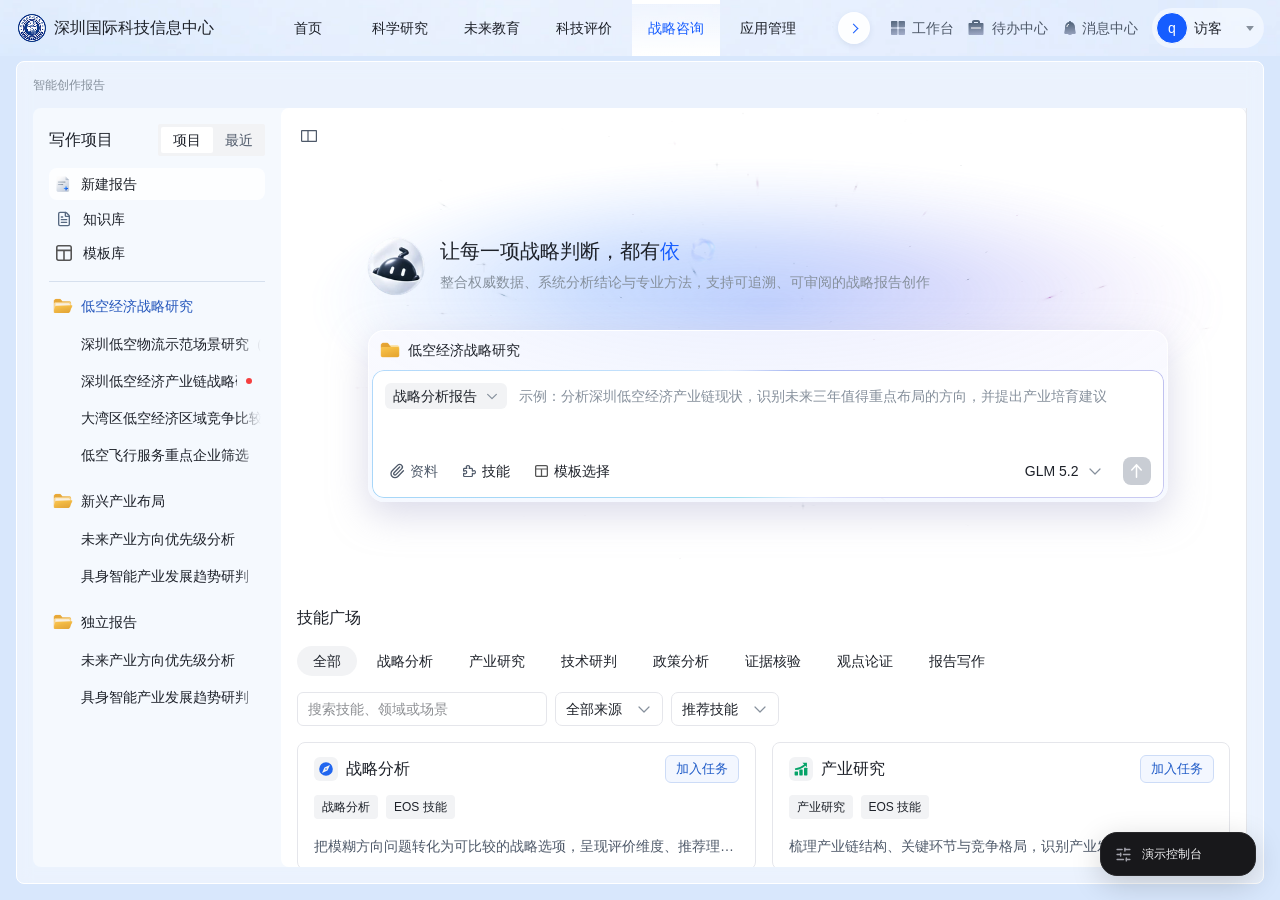
==== detail/index.html @ 86158184 "更新报告工作台的项目会话、报告详情及资料库导航" ====
<!doctype html>
<html lang="zh-CN">
<head>
  <meta charset="utf-8">
  <meta name="viewport" content="width=device-width,initial-scale=1">
  <title>报告详情 · 智能创作报告</title>
  <link rel="icon" href="../assets/portal-brand.png">
  <link rel="stylesheet" href="layout.css?v=e1bc559df677">
  <link rel="stylesheet" href="process-history.css?v=3f7984091a63">
  <link rel="stylesheet" href="report-actions.css?v=0c7db3e26fca">
  <script defer src="process-history.js?v=133e200e4cea"></script>
  <script defer src="report-actions.js?v=03defb911784"></script>
  <script defer src="workspace.js?v=03269fccf830"></script>
</head>
<body>
  <main class="workspace">
    <section class="report-surface" id="detail" hidden aria-label="报告写作工作区">
      <div class="tool-row">
        <button class="process-trigger" id="process-toggle" type="button" aria-haspopup="dialog" aria-expanded="false" aria-controls="process-drawer"><i data-icon="history-chat"></i>沟通记录</button>
        <div class="report-tools" id="report-tools" role="toolbar" aria-label="报告工具栏">
          <span class="tool-sep"></span>
          <button data-action="toc" aria-expanded="true" aria-controls="toc"><i data-icon="list"></i>目录</button>
          <button data-action="copy"><i data-icon="copy"></i>复制</button>
          <button data-action="download" aria-haspopup="true"><i data-icon="download"></i>下载</button>
          <span class="tool-sep"></span>
          <button data-action="new-version"><i data-icon="plus"></i>新建版本</button>
          <button data-action="versions"><i data-icon="history"></i>版本管理</button>
          <span class="tool-sep"></span>
          <button data-action="knowledge"><i data-icon="upload"></i>保存至知识库</button>
        </div>
      </div>
      <div class="reading-layout" id="reading-layout">
        <aside class="toc" id="toc" aria-label="报告目录">
          <div class="toc-heading"><strong>目录</strong><button class="icon-btn" id="close-toc" aria-label="收起目录"><i data-icon="panel-close"></i></button></div>
          <nav id="toc-items" aria-label="定位到章节"></nav>
        </aside>
        <div class="reader" id="reader">
          <div class="paper">
            <article class="report-text" id="editor" contenteditable="true" role="textbox" aria-label="报告正文" aria-multiline="true" spellcheck="false"></article>
            <section class="references" id="references" hidden aria-label="数据来源与参考文献">
              <h2>数据来源与参考文献</h2>
              <h3 id="source-count"></h3>
              <ol id="sources"></ol>
            </section>
          </div>
        </div>
      </div>
    </section>
    <section id="unavailable" class="detail-unavailable" hidden><h1>暂时无法打开这份报告</h1><p id="unavailable-message">请返回工作台，从所属会话打开已生成的报告。</p><button type="button" id="return-home">返回工作台</button></section>
  </main>
  <dialog id="process-drawer" class="process-drawer" aria-labelledby="process-title">
    <div class="drawer-heading"><div class="drawer-title"><i data-icon="history-chat"></i><h2 id="process-title">沟通记录</h2></div><button type="button" class="icon-btn" id="close-process" title="收起沟通记录" aria-label="收起沟通记录" autofocus><i data-icon="close"></i></button></div>
    <div id="process-content" class="drawer-content"></div>
  </dialog>
</body>
</html>
---- detail/layout.css ----
:root{font-family:-apple-system,BlinkMacSystemFont,"Segoe UI","PingFang SC","Microsoft YaHei",sans-serif;color:#1d2129;font-size:14px;--blue:#345cf4;--line:#e7eaf0}
*{box-sizing:border-box}
html,body{height:100%;margin:0}
body{display:flex;flex-direction:column;background:white}
button{font:inherit;color:inherit;cursor:pointer}
button:focus-visible,[contenteditable]:focus-visible{outline:2px solid #5b83f5;outline-offset:2px}
button:disabled{cursor:default}
button i,i[data-icon]{display:inline-flex;align-items:center;justify-content:center;flex:none}
i[data-icon] svg{width:16px;height:16px;display:block}
[hidden]{display:none!important}
.workspace,.report-surface{display:flex;flex:1;flex-direction:column;min-width:0;min-height:0;overflow:hidden;background:white}
.tool-row{display:flex;align-items:center;gap:6px;min-height:54px;padding:8px 17px;border-bottom:1px solid var(--line);flex:none}
.tool-row button,.icon-btn{display:inline-flex;align-items:center;justify-content:center;border:0;background:transparent;border-radius:5px;color:#4e5969;gap:6px;font-size:13px;white-space:nowrap}
.tool-row button{height:31px;padding:0 9px}
.tool-row button:hover,.icon-btn:hover{background:#f1f4fa;color:var(--blue)}
.tool-row .process-trigger{border:1px solid #cdd9ff;background:#f0f4ff;color:#345ae5;font-weight:500;padding:0 12px;gap:7px;flex:none}
.tool-row .process-trigger:hover{border-color:#94aeff;background:#e6edff}
.report-tools{display:flex;align-items:center;flex-wrap:wrap;gap:2px}
.tool-sep{display:block;width:1px;height:16px;background:#dde2ea;margin:0 7px}
[data-action="toc"][aria-expanded="true"]{color:var(--blue);background:#edf2ff}
.icon-btn{height:30px;width:30px;padding:0;flex:none}
.reading-layout{min-height:0;flex:1;display:flex;position:relative}
.reader{flex:1;min-width:0;overflow:auto;scrollbar-gutter:stable;overscroll-behavior:contain}
.paper{max-width:1240px;margin:0 auto;padding:30px clamp(26px,3.6vw,54px) 66px}
.report-text{font-size:15px;line-height:1.75;overflow-wrap:anywhere;color:#404c5d;display:flow-root;caret-color:#345cf4;min-height:60px}
.report-text:focus-visible{outline:0}
.report-text h1,.report-text h2,.report-text h3,.references h2,.references h3{color:#1d2532;text-align:left}
.report-text h1{font-size:25px;font-weight:600;line-height:1.45;margin:0 0 17px;padding-bottom:12px;border-bottom:1px solid #e5e8ee;letter-spacing:.2px}
.report-text h2,.references h2{font-size:18px;font-weight:600;line-height:1.5;margin:26px 0 12px;padding-bottom:7px;border-bottom:1px solid #e6e9ee}
.report-text h3,.references h3{font-size:16px;font-weight:600;margin:18px 0 9px}
.report-text p{margin:0 0 12px}
.report-text blockquote{margin:0 0 20px;padding:0 13px;border-left:3px solid #d1d9e6;color:#667181;font-size:13px;line-height:1.75}
.report-text blockquote p{margin:0}
.report-text ol,.references ol{padding-left:24px;margin:6px 0 12px}
.report-text li,.references li{padding-left:3px;margin:5px 0}
.report-text li::marker{color:#4c5766;font-variant-numeric:tabular-nums}
.report-text [data-source]{display:inline-flex;align-items:center;justify-content:center;height:16px;min-width:16px;vertical-align:super;line-height:1;font-size:10px;background:#edf2ff;color:#345be9;border:1px solid #d4dfff;border-radius:3px;padding:1px 3px;margin:0 2px;cursor:pointer}
.report-text table{border-collapse:collapse;width:100%;font-size:14px}
.report-text td,.report-text th{padding:8px 12px;border:1px solid #dee3ea;text-align:left}
.report-text th{background:#f6f8fb}.report-text figure{margin:14px 0}.report-text img{max-width:100%;height:auto;border:1px solid #e7eaf0;border-radius:4px}
.references{color:#566275;font-size:14px;line-height:1.7}.references h3{font-size:14px}.references button{border:0;background:transparent;text-align:left;padding:0;color:inherit}.references button:hover{color:var(--blue);text-decoration:underline}
.toc{display:flex;flex-direction:column;width:234px;min-width:0;flex:none;background:#f7f8fa;border-right:1px solid var(--line)}
.toc-heading,.drawer-heading,.drawer-title{display:flex;align-items:center}
.toc-heading{justify-content:space-between;padding:14px 12px 7px 20px;font-size:14px}
#toc-items{overflow:auto;padding:0 10px 22px}
#toc-items button{display:block;width:100%;padding:6px 7px;border:0;border-radius:4px;background:transparent;text-align:left;text-overflow:ellipsis;white-space:nowrap;overflow:hidden;color:#536073;font-size:13px;line-height:19px}
#toc-items button[data-level="2"]{padding-left:17px}#toc-items button[data-level="3"]{padding-left:28px}
#toc-items button:hover,#toc-items button[aria-current="location"]{background:#eaf0ff;color:#315add}
.process-drawer{position:fixed;inset:0 auto 0 0;margin:0;width:min(450px,calc(100% - 20px));max-width:100%;height:100dvh;max-height:none;padding:0;background:white;border:0;border-right:1px solid #dfe5f1;box-shadow:8px 0 32px #14295129;color:#1d2129}
.process-drawer[open]{display:flex;flex-direction:column;animation:slide-in .16s ease-out}
.process-drawer::backdrop{background:rgba(24,35,53,.18)}
.drawer-heading{flex:none;height:61px;justify-content:space-between;padding:0 21px;border-bottom:1px solid var(--line)}
.drawer-title{gap:9px}.drawer-title>i{color:var(--blue)}.drawer-title h2{font-weight:600;font-size:17px;margin:0}
.drawer-content{flex:1;min-height:0;overflow:auto;overscroll-behavior:contain;padding:16px 18px 22px}
@keyframes slide-in{from{transform:translateX(-30px);opacity:.65}to{transform:translateX(0);opacity:1}}
@media(max-width:980px){.tool-row{padding:7px 12px}.report-tools{gap:0}.tool-row button{padding:0 6px}.tool-sep{margin:0 3px}.paper{padding:25px clamp(20px,5vw,50px) 52px}.toc{width:200px}}
@media(max-width:760px){.tool-row{align-items:flex-start;flex-wrap:wrap;gap:4px}.report-tools{display:contents}.tool-sep{align-self:center}.paper{padding:22px 17px 44px}.report-text{font-size:14px}.report-text h1{font-size:21px}.toc{position:absolute;inset:0 auto 0 0;width:min(235px,80%);z-index:2;box-shadow:3px 0 18px #253b5922}}
@media(max-width:470px){.tool-sep{display:none}.tool-row{padding:6px}.tool-row button{font-size:12px}.tool-row .process-trigger{padding:0 8px}.tool-row button i svg{width:14px;height:14px}}
@media(prefers-reduced-motion:reduce){.process-drawer[open]{animation:none}}
.report-date{white-space:nowrap}
.detail-unavailable{flex:1;background:#fff;border-radius:9px;display:grid;align-content:center;justify-items:center;color:#596579;padding:20px;text-align:center}.detail-unavailable h1{font-size:21px;color:#273650;margin:0}.detail-unavailable button{border-radius:5px;background:#edf3ff;color:#335cd2;border:1px solid #cfdbfc;padding:6px 13px}

.ph-file-open{min-width:0;overflow-wrap:anywhere}
---- detail/process-history.css ----
.ph-history{font-size:14px;line-height:1.65;display:grid;gap:16px;color:#293347}
.ph-thread{display:grid;gap:17px}.ph-message{display:flex;align-items:flex-start;gap:8px}.ph-avatar,.ph-user-icon{width:24px;height:24px;flex:0 0 24px}.ph-user{flex-direction:row-reverse}.ph-user-icon{display:grid;place-items:center;background:#eef3ff;color:#3c63de;border-radius:50%;font-size:11px}
.ph-message-body{max-width:calc(100% - 33px);min-width:0;overflow-wrap:anywhere}.ph-user .ph-message-body{background:#eef3fb;padding:8px 12px;border-radius:8px 2px 8px 8px}.ph-message-title{display:block;font-size:13px;margin:0 0 4px}.ph-message-body p,.ph-plan p{white-space:pre-line;margin:0}.ph-message-body ul,.ph-chapters ul{padding-left:1.25em;margin:4px 0}.ph-muted{color:#6b788b}
.ph-section{border:1px solid #e1e7ef;border-radius:6px;overflow:hidden;background:white}.ph-section>summary{background:#f5f7fa;display:flex;align-items:center;justify-content:space-between;padding:9px 12px;cursor:pointer;list-style:none}.ph-section>summary::-webkit-details-marker{display:none}.ph-arrow{color:#67778a}.ph-section[open]>summary .ph-arrow{transform:rotate(180deg)}.ph-chapters,.ph-plan{padding:0 12px 0 34px;margin:12px 0}.ph-chapters>li,.ph-plan>li{padding:3px 0 6px}.ph-plan p,.ph-chapters ul{color:#566378;font-size:13px}
.ph-file{display:flex;align-items:center;gap:8px;border:1px solid #cee0fb;border-radius:7px;background:#f6f9ff;padding:10px 12px}.ph-file-open{display:grid;gap:3px;text-align:left;flex:1;min-width:0;border:0;background:transparent;color:inherit;padding:0}.ph-file-open small,.ph-file-open time{color:#738198;font-size:11px}.ph-file-open:hover strong{color:#345bd5}.ph-file-menu{position:relative;overflow:visible}.ph-file-menu summary{padding:4px 7px;gap:4px;background:white;font-size:12px}.ph-file-options{position:absolute;right:0;bottom:calc(100% + 4px);background:white;min-width:145px;border:1px solid #dae3ed;border-radius:5px;box-shadow:0 3px 12px #293d501a;padding:4px}.ph-file-options button{display:block;width:100%;border:0;background:white;text-align:left;padding:5px;font-size:12px}.ph-file-options button:hover{background:#f2f6ff}
---- detail/report-actions.css ----
.ra-dialog,.ra-menu,.ra-toast,.ra-selection{font:14px/1.55 -apple-system,BlinkMacSystemFont,"PingFang SC","Microsoft YaHei",sans-serif;color:#172033;box-sizing:border-box}
.ra-dialog{position:fixed;inset:0;margin:auto;padding:0;border:1px solid #e0e6f0;border-radius:12px;width:min(490px,calc(100vw - 32px));height:max-content;max-height:83dvh;background:#fff;box-shadow:0 24px 80px #14234238;overflow:hidden}
.ra-dialog[open]{display:flex;flex-direction:column}.ra-dialog::backdrop{background:#1523394d}.ra-wide{width:min(760px,calc(100vw - 40px))}
.ra-head{display:flex;align-items:center;justify-content:space-between;gap:12px;padding:18px 23px;border-bottom:1px solid #e8ecf3;flex:none}
.ra-head h2{margin:0;font-weight:600;font-size:18px;line-height:1.45}.ra-close,.ra-button,.ra-primary,.ra-link,.ra-source-link,.ra-menu-item,.ra-selection-btn{font:inherit;cursor:pointer}
.ra-close{border:none;color:#607088;background:transparent;font-size:23px;font-weight:300;width:30px;height:30px;line-height:26px;border-radius:5px}.ra-close:hover,.ra-button:hover{background:#f1f5fd}
.ra-body{padding:19px 23px;overflow:auto;min-height:0}.ra-foot{display:flex;justify-content:flex-end;gap:8px;padding:13px 23px 16px;align-items:center;border-top:1px solid #ebeff5}.ra-foot:empty{display:none}
.ra-button,.ra-primary{padding:6px 16px;border:1px solid #d7deea;border-radius:6px;color:#3f4b60;background:white}.ra-primary{background:#315ee7;color:white;border-color:#315ee7}.ra-primary:hover{background:#244ecb}
.ra-dialog p{line-height:1.7;margin:0 0 14px}.ra-dialog .ra-hint{color:#66738b;font-size:13px}.ra-section-label,.ra-source-title{margin:15px 0 8px;font-size:14px;font-weight:600;color:#202938}
.ra-version-row{display:flex;align-items:center;justify-content:space-between;gap:12px;padding:13px 0;border-bottom:1px solid #edf0f5}.ra-version-row:last-child{border:0}.ra-version-row small{display:block;color:#788497;font-size:12px;margin-top:4px}
.ra-ver-title,.ra-row-actions{display:flex;align-items:center;gap:9px}.ra-row-actions{flex:none}.ra-current,.ra-past,.ra-tag{display:inline-block;border-radius:4px;padding:1px 7px;font-size:11px;line-height:18px}.ra-current,.ra-tag{background:#ebf1ff;color:#4263cc}.ra-past{background:#f0f1f3;color:#778296}
.ra-link,.ra-source-link{background:none;border:0;color:#345fdc;padding:4px 0}.ra-link:hover,.ra-source-link:hover{text-decoration:underline}.ra-source-link{text-align:left}
.ra-label{display:block;margin:12px 0 6px;font-weight:600}.ra-field{display:block;box-sizing:border-box;width:100%;padding:8px 10px;border:1px solid #cbd5e3;border-radius:6px;background:white;color:#222e41;font:inherit;margin-bottom:12px}
textarea.ra-field{min-height:75px;resize:vertical}.ra-field.ra-result{min-height:115px}.ra-source-title{font-size:16px}.ra-quote,.ra-calc{margin:0;background:#f5f7fb;padding:12px 14px;line-height:1.7;border-radius:5px;white-space:pre-line}.ra-table{border-collapse:collapse;width:100%;font-size:13px;margin:14px 0}.ra-table :is(th,td){border:1px solid #dce4ed;padding:8px;text-align:left}.ra-table th{background:#f4f7fc}
.ra-toast{position:fixed;top:23px;left:50%;transform:translateX(-50%);z-index:10000;padding:8px 16px;border-radius:7px;background:#25354b;color:white;box-shadow:0 3px 14px #172e4825;pointer-events:none}.ra-menu,.ra-selection{position:fixed;z-index:400;border:1px solid #dfe5ec;border-radius:7px;background:white;padding:4px;box-shadow:0 6px 24px #28374b25}
.ra-menu{min-width:164px}.ra-menu-item,.ra-selection-btn{display:block;text-align:left;width:100%;border:0;background:white;border-radius:4px;padding:7px 11px;color:#293546}.ra-menu-item:hover,.ra-menu-item:focus-visible,.ra-selection-btn:hover{background:#edf3ff;color:#315cd8}
.ra-selection{display:flex;gap:2px}.ra-selection-btn{width:auto;white-space:nowrap;padding:4px 6px;font-size:12px}.ra-rewrite-btn{color:#325dd9}.ra-clipboard{position:fixed;top:0;left:-10000px}
.ra-preview{color:#253042;line-height:1.85;font:15px/1.85 -apple-system,BlinkMacSystemFont,"PingFang SC","Microsoft YaHei",sans-serif;overflow-wrap:anywhere}.ra-preview :is(h1,h2,h3){color:#192536;margin:18px 0 7px;font-weight:650;line-height:1.45}.ra-preview h1{font-size:24px}.ra-preview h2{font-size:20px}.ra-preview h3{font-size:17px}.ra-preview p{margin:9px 0;line-height:1.85}.ra-preview ol,.ra-preview ul{padding-left:24px}.ra-preview img,.ra-preview svg,.ra-preview canvas{max-width:100%;height:auto}.ra-preview table{border-collapse:collapse;margin:12px 0;width:100%}.ra-preview :is(td,th){border:1px solid #ccd6e3;padding:6px 10px;text-align:left}
.ra-preview [data-source]{font:600 10px/15px sans-serif;color:#345cde;vertical-align:super;border:0}.ra-export{position:absolute;top:0;left:-10000px;box-sizing:border-box;width:794px;max-width:none;height:auto;padding:0 52px;margin:0;background:white;overflow:visible;pointer-events:none}.ra-export>:first-child{margin-top:0}.ra-export figure{margin:12px 0}.ra-export .ra-references{margin-top:18px}
.ra-kb-dialog{width:min(570px,calc(100vw - 32px))}.ra-kb-dialog .ra-body{padding-top:8px}
.ra-required::before{content:"*";color:#db3c49;font-size:14px;margin-right:4px}
.ra-kb-name{position:relative;margin-bottom:16px}.ra-kb-name input{padding-right:66px;margin:0}
.ra-kb-counter{position:absolute;right:11px;top:50%;transform:translateY(-50%);font-weight:400;font-size:12px;color:#75829b;pointer-events:none;font-variant-numeric:tabular-nums}
.ra-kb-group{border:0;padding:0;min-width:0;margin:0 0 12px}.ra-kb-group legend{padding:0}
.ra-kb-tools{display:flex;gap:8px;align-items:center;margin:2px 0 9px}.ra-kb-tools input{margin:0;flex:1;min-width:0}.ra-kb-tools .ra-button{white-space:nowrap}
.ra-kb-options{max-height:240px;overflow:auto;border:1px solid #dfe5ec;border-radius:6px}
.ra-kb-option{display:flex;align-items:center;gap:10px;margin:0;padding:10px 13px;cursor:pointer;line-height:1.5;border-bottom:1px solid #ecf0f5}.ra-kb-option:last-child{border:0}.ra-kb-option:has(input:checked){background:#edf3ff}.ra-kb-option:hover{background:#f5f8ff}
.ra-kb-option input{margin:0;accent-color:#345ee8;flex:0 0 auto}.ra-kb-info strong,.ra-kb-info small,.ra-kb-note{display:block}.ra-kb-info small,.ra-kb-note,.ra-kb-empty{color:#718097;font-size:12px}.ra-kb-empty{padding:15px;text-align:center}
.ra-dialog .ra-kb-copy-hint{font-size:12px;margin-bottom:4px}.ra-dialog .ra-kb-error{color:#c83c45;font-size:12px}.ra-kb-error:empty{display:none}
.ra-primary:disabled,.ra-primary:disabled:hover{color:#a3adbd;background:#f1f3f6;border-color:#dfe4eb;cursor:not-allowed}

.ra-head h2,.ra-version-row>div:first-child{min-width:0;overflow-wrap:anywhere}.ra-head .ra-close{flex:none}.ra-kb-info,.ra-file-info{min-width:0;overflow-wrap:anywhere}.ra-ver-title{flex-wrap:wrap}
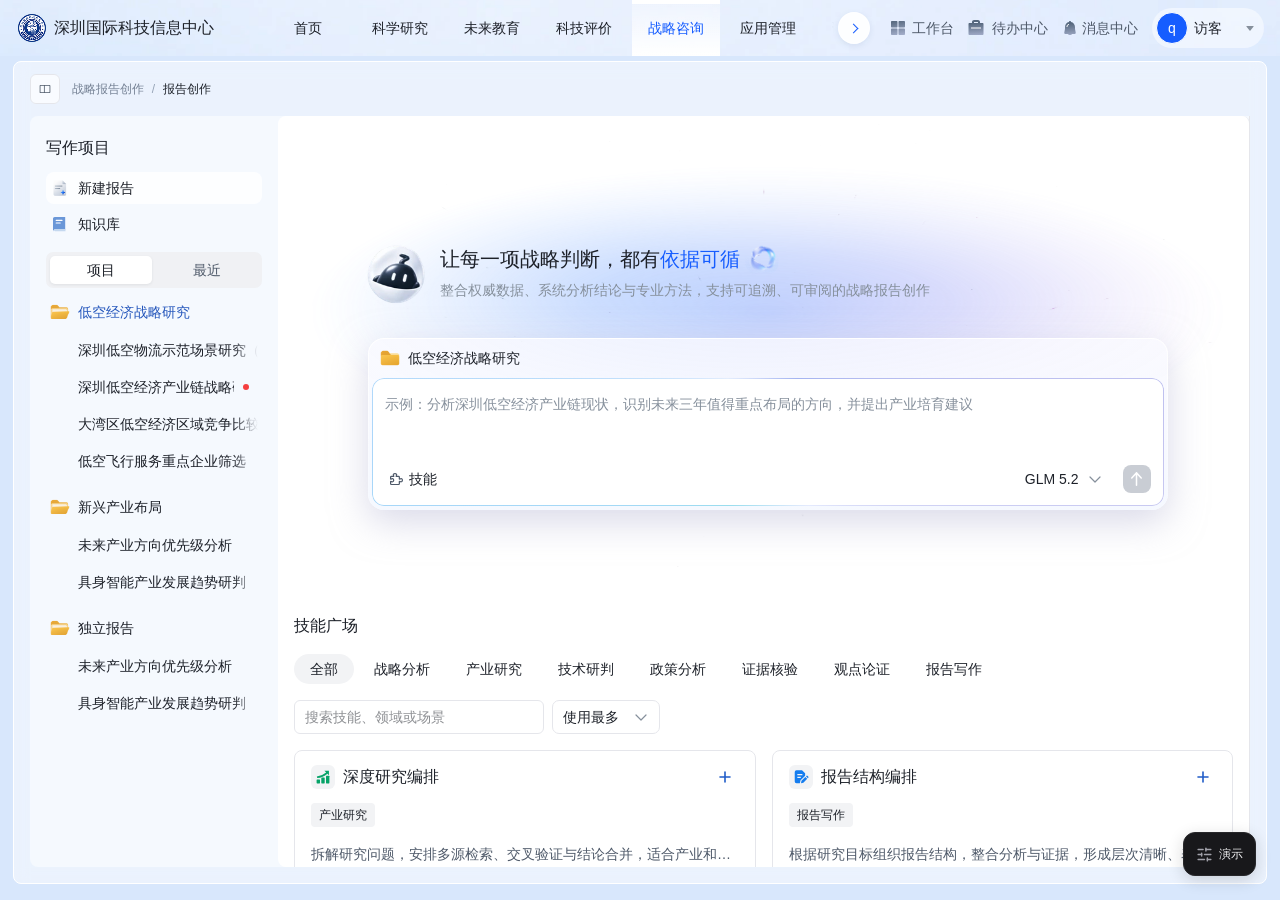
==== commit f379f823: "按迁移需求调整报告大纲编辑、生成过程和成稿查看" ====
--- a/detail/index.html
+++ b/detail/index.html
@@ -5,52 +5,52 @@
   <meta name="viewport" content="width=device-width,initial-scale=1">
   <title>报告详情 · 智能创作报告</title>
   <link rel="icon" href="../assets/portal-brand.png">
-  <link rel="stylesheet" href="layout.css?v=e1bc559df677">
-  <link rel="stylesheet" href="process-history.css?v=3f7984091a63">
+  <link rel="stylesheet" href="layout.css?v=c0209d6eae04">
+  <link rel="stylesheet" href="process-history.css?v=2bb856c113a8">
   <link rel="stylesheet" href="report-actions.css?v=0c7db3e26fca">
-  <script defer src="process-history.js?v=133e200e4cea"></script>
-  <script defer src="report-actions.js?v=03defb911784"></script>
-  <script defer src="workspace.js?v=03269fccf830"></script>
+  <script defer src="process-history.js?v=ded196bb8272"></script>
+  <script defer src="report-actions.js?v=6070d82f7b6f"></script>
+  <script defer src="workspace.js?v=7dca7a0057bd"></script>
 </head>
 <body>
   <main class="workspace">
     <section class="report-surface" id="detail" hidden aria-label="报告写作工作区">
-      <div class="tool-row">
-        <button class="process-trigger" id="process-toggle" type="button" aria-haspopup="dialog" aria-expanded="false" aria-controls="process-drawer"><i data-icon="history-chat"></i>沟通记录</button>
-        <div class="report-tools" id="report-tools" role="toolbar" aria-label="报告工具栏">
-          <span class="tool-sep"></span>
-          <button data-action="toc" aria-expanded="true" aria-controls="toc"><i data-icon="list"></i>目录</button>
-          <button data-action="copy"><i data-icon="copy"></i>复制</button>
-          <button data-action="download" aria-haspopup="true"><i data-icon="download"></i>下载</button>
-          <span class="tool-sep"></span>
-          <button data-action="new-version"><i data-icon="plus"></i>新建版本</button>
-          <button data-action="versions"><i data-icon="history"></i>版本管理</button>
-          <span class="tool-sep"></span>
-          <button data-action="knowledge"><i data-icon="upload"></i>保存至知识库</button>
+      <section class="conversation" aria-label="沟通记录">
+        <div id="process-content" class="conversation-content"></div>
+      </section>
+      <section class="document-pane" id="document-pane" aria-label="报告阅读区">
+        <div class="tool-row">
+          <div class="report-tools" id="report-tools" role="toolbar" aria-label="报告工具栏">
+            <button data-action="toc" aria-expanded="true" aria-controls="toc"><i data-icon="list"></i>目录</button>
+            <button data-action="copy"><i data-icon="copy"></i>复制</button>
+            <button data-action="download" aria-haspopup="true"><i data-icon="download"></i>下载</button>
+            <span class="tool-sep"></span>
+            <button data-action="new-version"><i data-icon="plus"></i>新建版本</button>
+            <button data-action="versions"><i data-icon="history"></i>版本管理</button>
+            <span class="tool-sep"></span>
+            <button data-action="knowledge"><i data-icon="upload"></i>保存至知识库</button>
+          </div>
+          <button class="icon-btn" id="close-report" type="button" aria-label="关闭报告" title="关闭报告"><i data-icon="close"></i></button>
         </div>
-      </div>
-      <div class="reading-layout" id="reading-layout">
-        <aside class="toc" id="toc" aria-label="报告目录">
-          <div class="toc-heading"><strong>目录</strong><button class="icon-btn" id="close-toc" aria-label="收起目录"><i data-icon="panel-close"></i></button></div>
-          <nav id="toc-items" aria-label="定位到章节"></nav>
-        </aside>
-        <div class="reader" id="reader">
-          <div class="paper">
-            <article class="report-text" id="editor" contenteditable="true" role="textbox" aria-label="报告正文" aria-multiline="true" spellcheck="false"></article>
-            <section class="references" id="references" hidden aria-label="数据来源与参考文献">
-              <h2>数据来源与参考文献</h2>
-              <h3 id="source-count"></h3>
-              <ol id="sources"></ol>
-            </section>
+        <div class="reading-layout" id="reading-layout">
+          <aside class="toc" id="toc" aria-label="报告目录">
+            <div class="toc-heading"><strong>目录</strong><button class="icon-btn" id="close-toc" aria-label="收起目录"><i data-icon="panel-close"></i></button></div>
+            <nav id="toc-items" aria-label="定位到章节"></nav>
+          </aside>
+          <div class="reader" id="reader">
+            <div class="paper">
+              <article class="report-text" id="editor" contenteditable="true" role="textbox" aria-label="报告正文" aria-multiline="true" spellcheck="false"></article>
+              <section class="references" id="references" hidden aria-label="数据来源与参考文献">
+                <h2>数据来源与参考文献</h2>
+                <h3 id="source-count"></h3>
+                <ol id="sources"></ol>
+              </section>
+            </div>
           </div>
         </div>
-      </div>
+      </section>
     </section>
     <section id="unavailable" class="detail-unavailable" hidden><h1>暂时无法打开这份报告</h1><p id="unavailable-message">请返回工作台，从所属会话打开已生成的报告。</p><button type="button" id="return-home">返回工作台</button></section>
   </main>
-  <dialog id="process-drawer" class="process-drawer" aria-labelledby="process-title">
-    <div class="drawer-heading"><div class="drawer-title"><i data-icon="history-chat"></i><h2 id="process-title">沟通记录</h2></div><button type="button" class="icon-btn" id="close-process" title="收起沟通记录" aria-label="收起沟通记录" autofocus><i data-icon="close"></i></button></div>
-    <div id="process-content" class="drawer-content"></div>
-  </dialog>
 </body>
 </html>
--- a/detail/layout.css
+++ b/detail/layout.css
@@ -8,24 +8,36 @@
 button i,i[data-icon]{display:inline-flex;align-items:center;justify-content:center;flex:none}
 i[data-icon] svg{width:16px;height:16px;display:block}
 [hidden]{display:none!important}
-.workspace,.report-surface{display:flex;flex:1;flex-direction:column;min-width:0;min-height:0;overflow:hidden;background:white}
-.tool-row{display:flex;align-items:center;gap:6px;min-height:54px;padding:8px 17px;border-bottom:1px solid var(--line);flex:none}
-.tool-row button,.icon-btn{display:inline-flex;align-items:center;justify-content:center;border:0;background:transparent;border-radius:5px;color:#4e5969;gap:6px;font-size:13px;white-space:nowrap}
-.tool-row button{height:31px;padding:0 9px}
-.tool-row button:hover,.icon-btn:hover{background:#f1f4fa;color:var(--blue)}
-.tool-row .process-trigger{border:1px solid #cdd9ff;background:#f0f4ff;color:#345ae5;font-weight:500;padding:0 12px;gap:7px;flex:none}
-.tool-row .process-trigger:hover{border-color:#94aeff;background:#e6edff}
+.workspace,.document-pane{display:flex;flex:1;flex-direction:column;min-width:0;min-height:0;overflow:hidden;background:white}
+
+.report-surface {
+  display: grid;
+  grid-template-columns: minmax(285px, 39%) minmax(0, 1fr);
+  flex: 1;
+  min-height: 0;
+  overflow: hidden;
+}
+.report-surface.conversation-only { grid-template-columns: minmax(0, 1fr); }
+.conversation { overflow: auto; min-height: 0; overscroll-behavior: contain; }
+.conversation-content { max-width: 800px; margin: auto; padding: 25px clamp(18px, 2.4vw, 40px) 40px; }
+.document-pane { border-left: 1px solid var(--line); }
+.tool-row { display: flex; align-items: center; justify-content: space-between; gap: 6px; min-height: 47px; padding: 6px 14px; border-bottom: 1px solid var(--line); flex: none; }
+.tool-row button,.icon-btn { display: inline-flex; align-items: center; justify-content: center; border: 0; background: transparent; border-radius: 5px; color: #4e5969; gap: 5px; font-size: 12px; white-space: nowrap; }
+.tool-row button { height: 29px; padding: 0 6px; }
+.tool-row button:hover,.icon-btn:hover { background: #f1f4fa; color: var(--blue); }
+.tool-row button svg { width: 14px; height: 14px; }
+#close-report { flex: none; }
 .report-tools{display:flex;align-items:center;flex-wrap:wrap;gap:2px}
-.tool-sep{display:block;width:1px;height:16px;background:#dde2ea;margin:0 7px}
+.tool-sep{display:block;width:1px;height:16px;background:#dde2ea;margin:0 2px}
 [data-action="toc"][aria-expanded="true"]{color:var(--blue);background:#edf2ff}
 .icon-btn{height:30px;width:30px;padding:0;flex:none}
 .reading-layout{min-height:0;flex:1;display:flex;position:relative}
 .reader{flex:1;min-width:0;overflow:auto;scrollbar-gutter:stable;overscroll-behavior:contain}
-.paper{max-width:1240px;margin:0 auto;padding:30px clamp(26px,3.6vw,54px) 66px}
+.paper{max-width:1240px;margin:0 auto;padding:24px clamp(17px,1.8vw,36px) 60px}
 .report-text{font-size:15px;line-height:1.75;overflow-wrap:anywhere;color:#404c5d;display:flow-root;caret-color:#345cf4;min-height:60px}
 .report-text:focus-visible{outline:0}
 .report-text h1,.report-text h2,.report-text h3,.references h2,.references h3{color:#1d2532;text-align:left}
-.report-text h1{font-size:25px;font-weight:600;line-height:1.45;margin:0 0 17px;padding-bottom:12px;border-bottom:1px solid #e5e8ee;letter-spacing:.2px}
+.report-text h1{font-size:clamp(20px,1.65vw,26px);font-weight:600;line-height:1.45;margin:0 0 17px;padding-bottom:12px;border-bottom:1px solid #e5e8ee;letter-spacing:.2px}
 .report-text h2,.references h2{font-size:18px;font-weight:600;line-height:1.5;margin:26px 0 12px;padding-bottom:7px;border-bottom:1px solid #e6e9ee}
 .report-text h3,.references h3{font-size:16px;font-weight:600;margin:18px 0 9px}
 .report-text p{margin:0 0 12px}
@@ -39,24 +51,27 @@
 .report-text td,.report-text th{padding:8px 12px;border:1px solid #dee3ea;text-align:left}
 .report-text th{background:#f6f8fb}.report-text figure{margin:14px 0}.report-text img{max-width:100%;height:auto;border:1px solid #e7eaf0;border-radius:4px}
 .references{color:#566275;font-size:14px;line-height:1.7}.references h3{font-size:14px}.references button{border:0;background:transparent;text-align:left;padding:0;color:inherit}.references button:hover{color:var(--blue);text-decoration:underline}
-.toc{display:flex;flex-direction:column;width:234px;min-width:0;flex:none;background:#f7f8fa;border-right:1px solid var(--line)}
-.toc-heading,.drawer-heading,.drawer-title{display:flex;align-items:center}
+.toc{display:flex;flex-direction:column;width:clamp(140px,12vw,205px);min-width:0;flex:none;background:#f7f8fa;border-right:1px solid var(--line)}
+.toc-heading{display:flex;align-items:center}
 .toc-heading{justify-content:space-between;padding:14px 12px 7px 20px;font-size:14px}
 #toc-items{overflow:auto;padding:0 10px 22px}
 #toc-items button{display:block;width:100%;padding:6px 7px;border:0;border-radius:4px;background:transparent;text-align:left;text-overflow:ellipsis;white-space:nowrap;overflow:hidden;color:#536073;font-size:13px;line-height:19px}
 #toc-items button[data-level="2"]{padding-left:17px}#toc-items button[data-level="3"]{padding-left:28px}
 #toc-items button:hover,#toc-items button[aria-current="location"]{background:#eaf0ff;color:#315add}
-.process-drawer{position:fixed;inset:0 auto 0 0;margin:0;width:min(450px,calc(100% - 20px));max-width:100%;height:100dvh;max-height:none;padding:0;background:white;border:0;border-right:1px solid #dfe5f1;box-shadow:8px 0 32px #14295129;color:#1d2129}
-.process-drawer[open]{display:flex;flex-direction:column;animation:slide-in .16s ease-out}
-.process-drawer::backdrop{background:rgba(24,35,53,.18)}
-.drawer-heading{flex:none;height:61px;justify-content:space-between;padding:0 21px;border-bottom:1px solid var(--line)}
-.drawer-title{gap:9px}.drawer-title>i{color:var(--blue)}.drawer-title h2{font-weight:600;font-size:17px;margin:0}
-.drawer-content{flex:1;min-height:0;overflow:auto;overscroll-behavior:contain;padding:16px 18px 22px}
-@keyframes slide-in{from{transform:translateX(-30px);opacity:.65}to{transform:translateX(0);opacity:1}}
-@media(max-width:980px){.tool-row{padding:7px 12px}.report-tools{gap:0}.tool-row button{padding:0 6px}.tool-sep{margin:0 3px}.paper{padding:25px clamp(20px,5vw,50px) 52px}.toc{width:200px}}
-@media(max-width:760px){.tool-row{align-items:flex-start;flex-wrap:wrap;gap:4px}.report-tools{display:contents}.tool-sep{align-self:center}.paper{padding:22px 17px 44px}.report-text{font-size:14px}.report-text h1{font-size:21px}.toc{position:absolute;inset:0 auto 0 0;width:min(235px,80%);z-index:2;box-shadow:3px 0 18px #253b5922}}
-@media(max-width:470px){.tool-sep{display:none}.tool-row{padding:6px}.tool-row button{font-size:12px}.tool-row .process-trigger{padding:0 8px}.tool-row button i svg{width:14px;height:14px}}
-@media(prefers-reduced-motion:reduce){.process-drawer[open]{animation:none}}
+
+@media (max-width: 800px) {
+  .report-surface { grid-template-columns: minmax(0, 1fr); }
+  .report-surface:not(.conversation-only) .conversation { display: none; }
+  .document-pane { border-left: 0; }
+}
+@media (max-width: 760px) {
+  .tool-row { padding: 6px; align-items: flex-start; }
+  .tool-sep { display: none; }
+  .paper { padding: 22px 17px 44px; }
+  .report-text { font-size: 14px; }
+  .report-text h1 { font-size: 21px; }
+  .toc { position: absolute; inset: 0 auto 0 0; width: min(235px,80%); z-index: 2; box-shadow: 3px 0 18px #253b5922; }
+}
 .report-date{white-space:nowrap}
 .detail-unavailable{flex:1;background:#fff;border-radius:9px;display:grid;align-content:center;justify-items:center;color:#596579;padding:20px;text-align:center}.detail-unavailable h1{font-size:21px;color:#273650;margin:0}.detail-unavailable button{border-radius:5px;background:#edf3ff;color:#335cd2;border:1px solid #cfdbfc;padding:6px 13px}
 
--- a/detail/process-history.css
+++ b/detail/process-history.css
@@ -1,5 +1,43 @@
-.ph-history{font-size:14px;line-height:1.65;display:grid;gap:16px;color:#293347}
-.ph-thread{display:grid;gap:17px}.ph-message{display:flex;align-items:flex-start;gap:8px}.ph-avatar,.ph-user-icon{width:24px;height:24px;flex:0 0 24px}.ph-user{flex-direction:row-reverse}.ph-user-icon{display:grid;place-items:center;background:#eef3ff;color:#3c63de;border-radius:50%;font-size:11px}
-.ph-message-body{max-width:calc(100% - 33px);min-width:0;overflow-wrap:anywhere}.ph-user .ph-message-body{background:#eef3fb;padding:8px 12px;border-radius:8px 2px 8px 8px}.ph-message-title{display:block;font-size:13px;margin:0 0 4px}.ph-message-body p,.ph-plan p{white-space:pre-line;margin:0}.ph-message-body ul,.ph-chapters ul{padding-left:1.25em;margin:4px 0}.ph-muted{color:#6b788b}
-.ph-section{border:1px solid #e1e7ef;border-radius:6px;overflow:hidden;background:white}.ph-section>summary{background:#f5f7fa;display:flex;align-items:center;justify-content:space-between;padding:9px 12px;cursor:pointer;list-style:none}.ph-section>summary::-webkit-details-marker{display:none}.ph-arrow{color:#67778a}.ph-section[open]>summary .ph-arrow{transform:rotate(180deg)}.ph-chapters,.ph-plan{padding:0 12px 0 34px;margin:12px 0}.ph-chapters>li,.ph-plan>li{padding:3px 0 6px}.ph-plan p,.ph-chapters ul{color:#566378;font-size:13px}
-.ph-file{display:flex;align-items:center;gap:8px;border:1px solid #cee0fb;border-radius:7px;background:#f6f9ff;padding:10px 12px}.ph-file-open{display:grid;gap:3px;text-align:left;flex:1;min-width:0;border:0;background:transparent;color:inherit;padding:0}.ph-file-open small,.ph-file-open time{color:#738198;font-size:11px}.ph-file-open:hover strong{color:#345bd5}.ph-file-menu{position:relative;overflow:visible}.ph-file-menu summary{padding:4px 7px;gap:4px;background:white;font-size:12px}.ph-file-options{position:absolute;right:0;bottom:calc(100% + 4px);background:white;min-width:145px;border:1px solid #dae3ed;border-radius:5px;box-shadow:0 3px 12px #293d501a;padding:4px}.ph-file-options button{display:block;width:100%;border:0;background:white;text-align:left;padding:5px;font-size:12px}.ph-file-options button:hover{background:#f2f6ff}
+.ph-history { display: grid; gap: 17px; color: #283446; font-size: 13px; line-height: 1.65; }
+.ph-history p { margin: 0; white-space: pre-line; overflow-wrap: anywhere; }
+.ph-user-request { display: flex; justify-content: flex-end; align-items: flex-start; gap: 8px; }
+.ph-user-request p { max-width: calc(100% - 38px); background: #f3f5f8; border-radius: 8px 2px 8px 8px; padding: 8px 13px; }
+.ph-user-icon,.ph-avatar { flex: 0 0 23px; width: 23px; height: 23px; border-radius: 50%; }
+.ph-user-icon { background: #eef3ff; color: #345be0; font-size: 11px; display: grid; place-items: center; }
+.ph-message { display: flex; align-items: flex-start; gap: 8px; }
+.ph-message p { padding-top: 1px; }
+.ph-section { border: 1px solid #e5e9f0; border-radius: 6px; background: white; overflow: hidden; }
+.ph-section > summary { display: grid; align-items: center; grid-template-columns: minmax(0,1fr) auto auto; column-gap: 10px; padding: 10px 13px; cursor: pointer; background: #f4f6f9; list-style: none; }
+.ph-section > summary:focus-visible { outline: 2px solid #4872e5; outline-offset: -2px; }
+.ph-section > summary::-webkit-details-marker { display: none; }
+.ph-section > summary > strong { font-weight: 600; }
+.ph-arrow { grid-column: 3; width: 7px; height: 7px; border-right: 1.5px solid #748092; border-bottom: 1.5px solid #748092; transform: rotate(45deg); margin: -2px 2px 0 0; }
+.ph-section[open] > summary .ph-arrow { transform: rotate(225deg); margin-top: 4px; }
+.ph-status { font-size: 11px; font-weight: 550; color: #157c45; background: #e0f4e8; padding: 1px 8px; border-radius: 4px; }
+.ph-count { font-size: 12px; color: #526174; font-variant-numeric: tabular-nums; }
+.ph-plan-meta { grid-column: 1/-1; font-size: 12px; color: #677487; padding-top: 3px; }
+.ph-thread { display: grid; gap: 12px; padding: 13px; }
+.ph-note { min-width: 0; overflow-wrap: anywhere; }
+.ph-note strong { color: #556477; font-size: 12px; }
+.ph-note-user strong { color: #46659f; }
+.ph-chapters,.ph-thread ul { padding-left: 20px; margin: 3px 0; }
+.ph-chapters { padding: 8px 12px 8px 32px; }
+.ph-plan { list-style: none; margin: 0; padding: 9px 14px; }
+.ph-plan li { position: relative; display: flex; align-items: flex-start; gap: 8px; padding: 5px 0; overflow-wrap: anywhere; }
+.ph-plan li:not(:last-child)::before { content: ''; position: absolute; left: 7px; width: 1px; top: 18px; bottom: -11px; background: #bddfcb; }
+.ph-step { min-width: 0; flex: 1; }
+.ph-step summary { cursor: pointer; list-style: none; }
+.ph-step summary::-webkit-details-marker { display: none; }
+.ph-step summary:hover { color: #345bd5; }
+.ph-step p { margin: 3px 0; color: #677487; font-size: 12px; }
+.ph-check { position: relative; margin-top: 3px; flex: none; display: grid; place-items: center; height: 15px; width: 15px; background: #219957; color: white; font-size: 11px; line-height: 1; border-radius: 50%; }
+.ph-file { display: flex; align-items: center; gap: 8px; padding: 10px; border: 1px solid #dce3ef; border-radius: 7px; background: linear-gradient(150deg, #fff, #f1f5fc); }
+.ph-file-open { flex: 1; display: flex; align-items: center; gap: 11px; padding: 0; min-width: 0; border: 0; background: transparent; text-align: left; color: inherit; }
+.ph-file-open:hover strong { color: #345bd5; }
+.ph-cover { display: grid; place-items: center; flex: none; width: 42px; height: 54px; background: linear-gradient(155deg, #f4f8ff 35%, #dce6ff 36%, #eef5ff 68%, #d8e4fa 69%); border: 1px solid #dce6f2; border-radius: 2px; }
+.ph-cover img { width: 15px; opacity: .8; }
+.ph-file-info { display: grid; justify-items: start; gap: 2px; min-width: 0; }
+.ph-file-info strong { font-size: 13px; line-height: 1.5; overflow-wrap: anywhere; }
+.ph-file-info time,.ph-type { color: #627084; font-size: 11px; }
+.ph-download { flex: none; font-size: 12px; color: #405575; border: 0; border-radius: 4px; padding: 5px 7px; background: transparent; }
+.ph-download:hover { background: #e6edfb; color: #345bd5; }
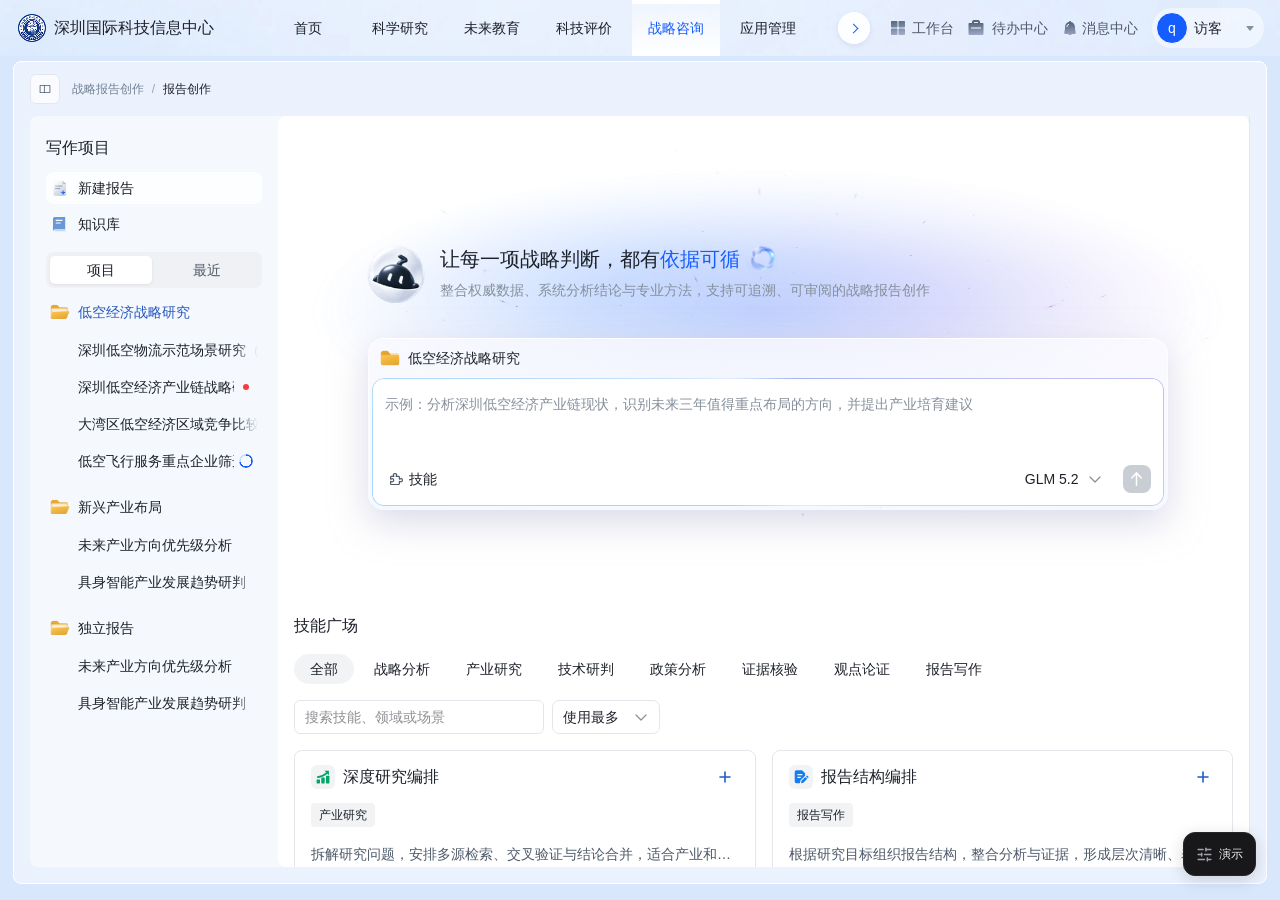
==== commit f93332c6: "按会话进度从侧栏直接打开报告详情或生成页" ====
--- a/detail/index.html
+++ b/detail/index.html
@@ -10,7 +10,7 @@
   <link rel="stylesheet" href="report-actions.css?v=0c7db3e26fca">
   <script defer src="process-history.js?v=ded196bb8272"></script>
   <script defer src="report-actions.js?v=6070d82f7b6f"></script>
-  <script defer src="workspace.js?v=7dca7a0057bd"></script>
+  <script defer src="workspace.js?v=92f52cda37f3"></script>
 </head>
 <body>
   <main class="workspace">
